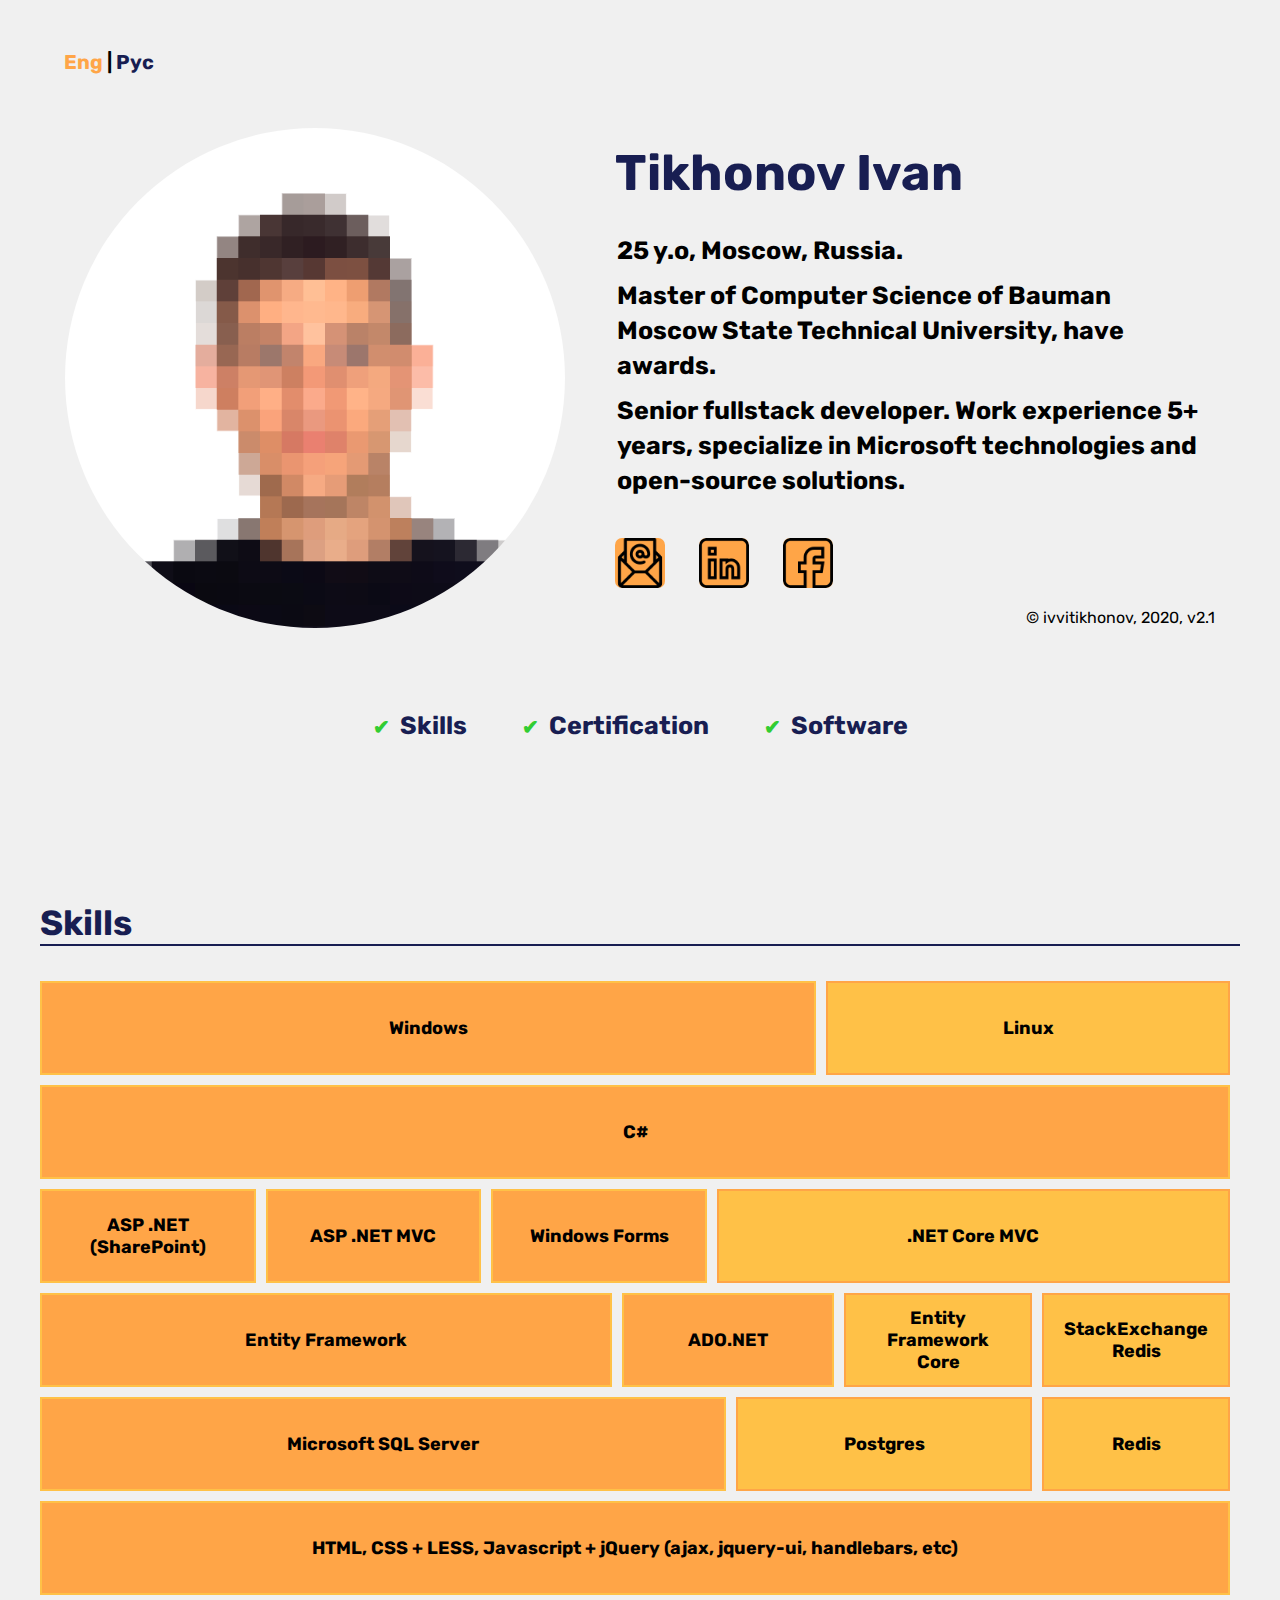
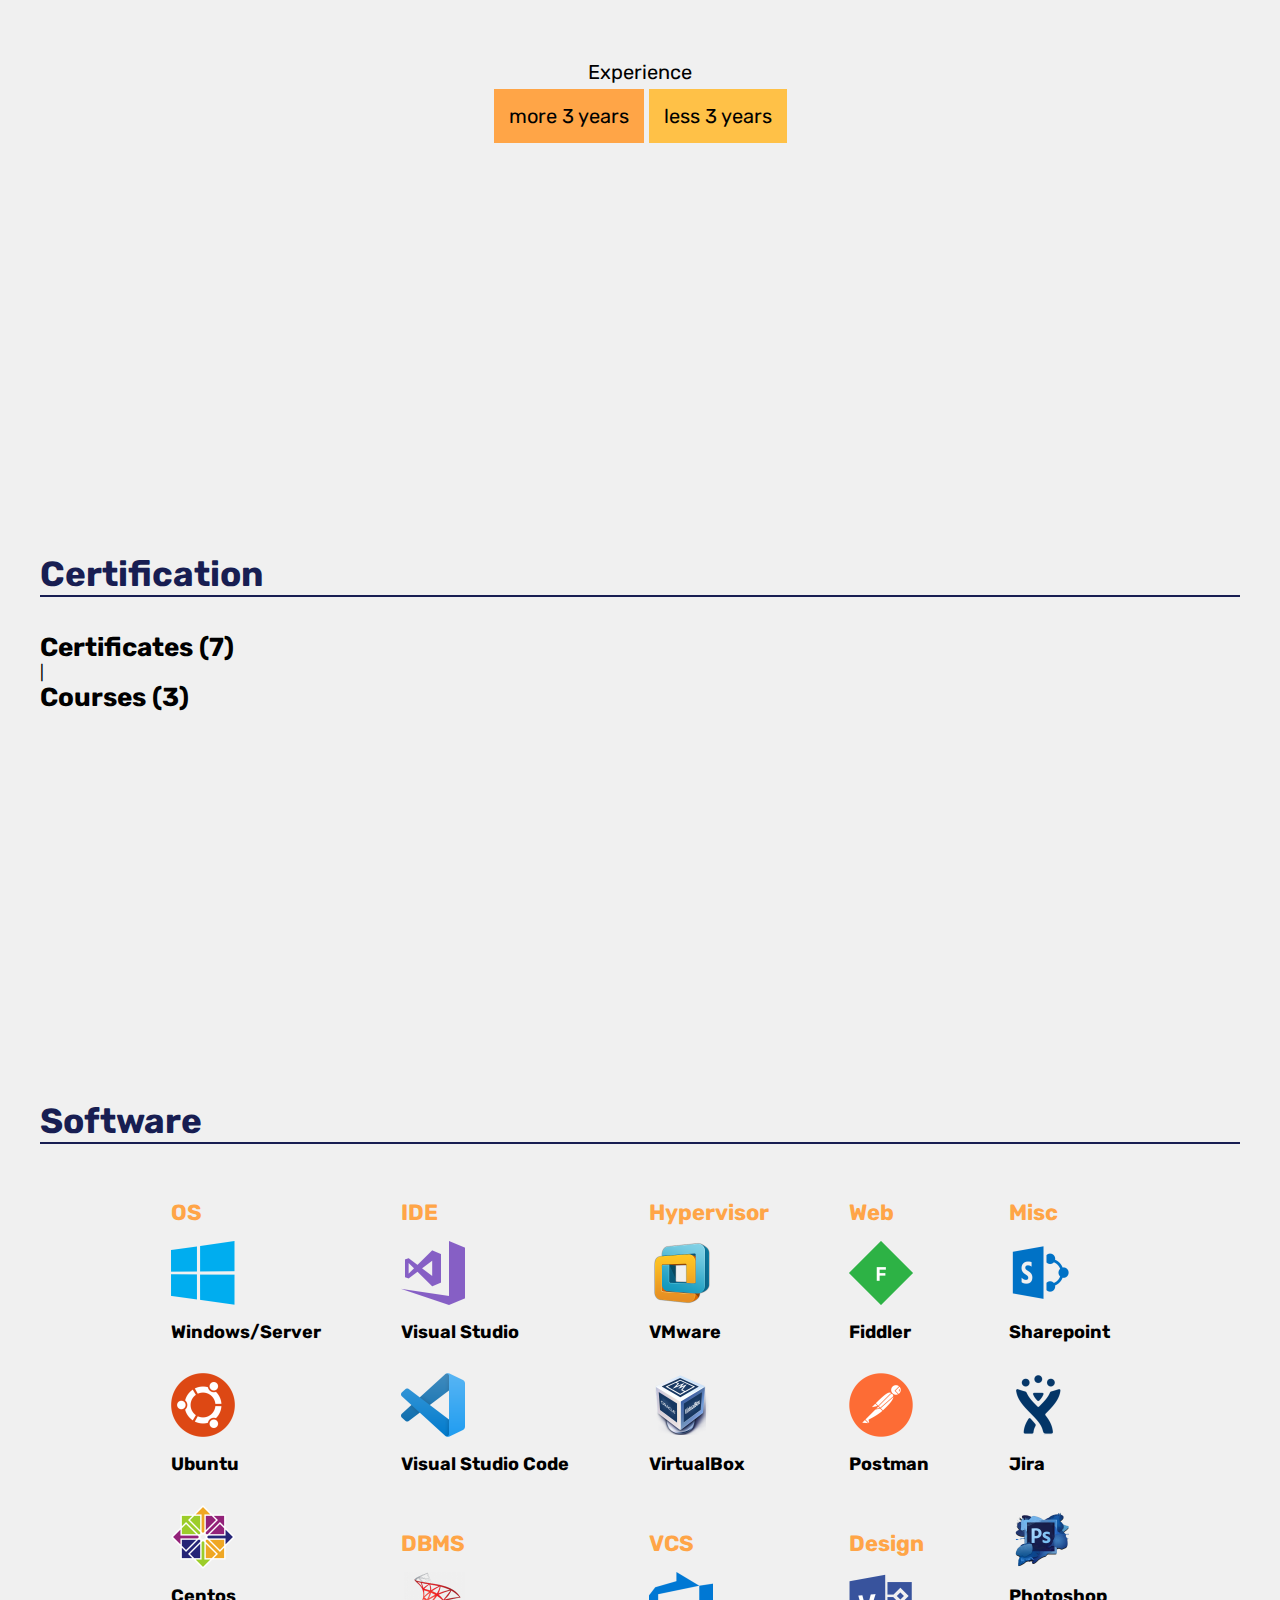
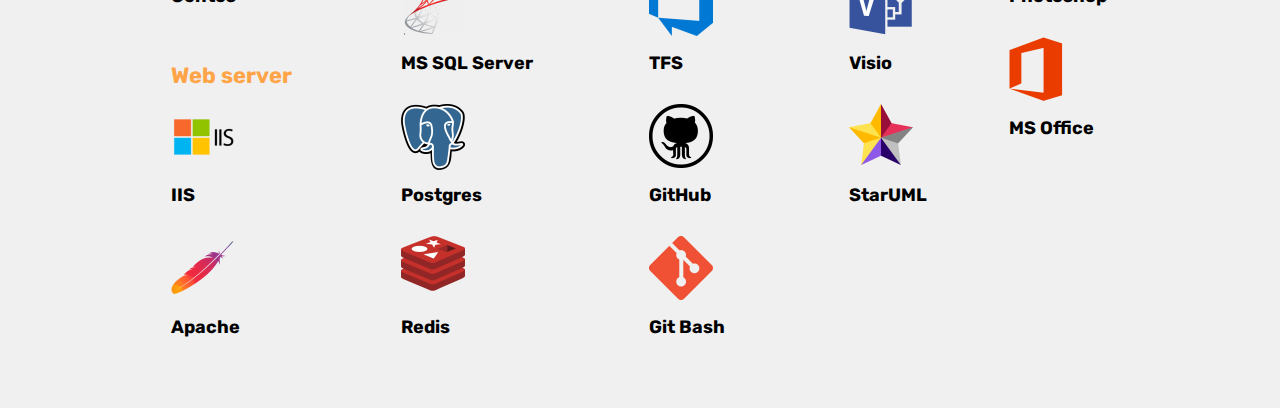
==== en.html @ 93b15d28 "add eng page" ====
<!DOCTYPE html>
<html>

<head>
        <meta name="viewport" content="width=device-width, user-scalable=yes">
        <meta charset="utf-8">
        <meta name="yandex-verification" content="a27533f327ae9197" />

        <link href="https://fonts.googleapis.com/css?family=Rubik&display=swap&subset=cyrillic" rel="stylesheet">
        <link rel="stylesheet" type="text/css" href="css/style.css" />
        <link rel="stylesheet" type="text/css" href="css/about.css" />
        <link rel="stylesheet" type="text/css" href="css/main-stack.css" />
        <link rel="stylesheet" type="text/css" href="css/certs.css" />
        <link rel="stylesheet" type="text/css" href="css/projects.css" />
        <link rel="stylesheet" type="text/css" href="css/tools.css" />
        <link rel="shortcut icon" href="img/favicon_transp.ico" type="image/x-icon">

        <script src="js/jquery-3.4.1.min.js"></script>
        <script src="js/code.js"></script>

        <title>Тихонов Иван</title>


        <!-- Yandex.Metrika counter -->
        <script type="text/javascript">
                (function (m, e, t, r, i, k, a) {
                        m[i] = m[i] || function () { (m[i].a = m[i].a || []).push(arguments) };
                        m[i].l = 1 * new Date(); k = e.createElement(t), a = e.getElementsByTagName(t)[0], k.async = 1, k.src = r, a.parentNode.insertBefore(k, a)
                })
                        (window, document, "script", "https://mc.yandex.ru/metrika/tag.js", "ym");

                ym(61140619, "init", {
                        clickmap: true,
                        trackLinks: true,
                        accurateTrackBounce: true,
                        webvisor: true
                });
        </script>
        <noscript>
                <div><img src="https://mc.yandex.ru/watch/61140619" style="position:absolute; left:-9999px;" alt="" />
                </div>
        </noscript>
        <!-- /Yandex.Metrika counter -->
</head>
<body>
        <a id="up"></a>
        <main>
                <div class="lang t3">
                        <a href="en.html">Eng</a>
                        <span> | </span>
                        <a href="index.html">Рус</a>
                </div>
                <section class="section">
                        <div id="about" class="flex-container block">
                                <div class="photo"></div>
                                <div class="info">
                                        <span class="name">
                                                Tikhonov Ivan
                                        </span>
                                        <p class="description">25 y.o, Moscow, Russia.</p>
                                        <p class="description">Master of Computer Science of Bauman Moscow State
                                                Technical University, have awards.</p>
                                        <p class="description">Senior fullstack developer. Work experience 5+ years,
                                                specialize in Microsoft technologies and open-source solutions.</p>
                                        <div class="socials">
                                                <!--                                                 <a class="btn hh"
                                                        href="https://hh.ru/resume/0b0041b1ff03eb88200039ed1f504e67337348"
                                                        target="_blank" title="CV"></a> -->
                                                <a class="btn email" href="mailto:quiteman@mail.ru" target="_blank"
                                                        title="Mail"></a>
                                                <a class="btn in" href="https://www.linkedin.com/in/ivvitikhonov/"
                                                        target="_blank" title="Linkedin"></a>
                                                <a class="btn fb" href="https://www.facebook.com/ivvitikhonov"
                                                        target="_blank" title="Facebook"></a>
                                        </div>
                                        <p class="copy">&copy; ivvitikhonov, 2020, v2.1</p>
                                </div>
                                <div id="nav" class="t2">
                                        <ul>
                                                <li><a class="anchor" href="#tech">Skills</a></li>
                                                <li><a class="anchor" href="#cert">Certification</a></li>
                                                <!--                                                 <li><a class="anchor" href="#proj">Projects</a></li> -->
                                                <li><a class="anchor" href="#soft">Software</a></li>
                                        </ul>
                                </div>
                        </div>

                </section>
        </main>
        <main>
                <section class="section">
                        <div class="t1"><a name="tech">Skills</a></div>
                        <div id="main-stack" class="block">
                                <div class="flex-container">
                                        <div class="row win t3">Windows</div>
                                        <div class="row lin ls3 t3">Linux</div>
                                </div>
                                <div class="flex-container">
                                        <div class="row csharp t3">C#</div>
                                </div>
                                <div class="flex-container">
                                        <div class="row sp t3">ASP .NET (SharePoint)</div>
                                        <div class="row net-mvc t3">ASP .NET MVC</div>
                                        <div class="row win-forms t3">Windows Forms</div>
                                        <div class="row net-core ls3 t3">.NET Core MVC</div>
                                </div>
                                <div class="flex-container t3">
                                        <div class="row ef t3">Entity Framework</div>
                                        <div class="row ado-net t3">ADO.NET</div>
                                        <div class="row ef-core ls3 t3">Entity Framework Core</div>
                                        <div class="row se-redis ls3 t3">StackExchange Redis</div>
                                </div>
                                <div class="flex-container">
                                        <div class="row ms-sql t3">Microsoft SQL Server</div>
                                        <div class="row pg ls3 t3">Postgres</div>
                                        <div class="row redis ls3 t3">Redis</div>
                                </div>
                                <div class="flex-container">
                                        <div class="row web t3">HTML, CSS + LESS, Javascript + jQuery
                                                (ajax, jquery-ui, handlebars, etc)</div>
                                </div>
                                <div class="legend t3">
                                        <p>Experience</p>
                                        <div class="duration mr3">more 3 years</div>
                                        <div class="duration ls3">less 3 years</div>
                                </div>
                        </div>
                </section>
        </main>
        <main>
                <section class="section">
                        <div class="t1"><a name="cert">Certification</a></div>
                        <div id="certificates" class="block">
                                <div class="sub-titles">
                                        <div class="sub-title t2" data-source="0">Certificates (7)</div>
                                        <div class="sub-title-delimiter">|</div>
                                        <div class="sub-title t2" data-source="1">Courses (3)</div>
                                </div>
                                <div id="cert-items" class="flex-container" data-target="0">
                                        <div class="cert big-screen edb-pg-a"></div>
                                        <div class="cert big-screen mcsd"></div>
                                        <div class="cert big-screen mcsa"></div>
                                        <div class="cert big-screen ms489"></div>
                                        <div class="cert big-screen ms488"></div>
                                        <div class="cert big-screen ms486"></div>
                                        <div class="cert big-screen ms480"></div>
                                        <ul class="cert small-screen t3">
                                                <li>PostgreSQL 10 Associate Certification</li>
                                                <li>MCSD: SharePoint Applications</li>
                                                <li>MCSD: App Builder</li>
                                                <li>MCSA: Web Applications</li>
                                                <li>MS: Programming in HTML5 with JavaScript and CSS3</li>
                                                <li>MCP: Microsoft Certified Professional</li>
                                        </ul>
                                </div>
                                <div id="course-items" class="flex-container hidden" data-target="1">
                                        <div class="course big-screen course_1"></div>
                                        <div class="course big-screen course_2"></div>
                                        <div class="course big-screen course_3"></div>
                                        <ul class="course small-screen t3">
                                                <li>EnterpriseDB, Advanced for PostgreSQL Administration</li>
                                                <li>EnterpriseDB, Foundation for PostgreSQL Administration</li>
                                                <li>Digital Design, Microsoft Office SharePoint</li>
                                        </ul>
                                </div>
                        </div>
                </section>
        </main>
        <!--         <main>
                <section class="section">
                        <div class="t1"><a name="proj">Проекты</a></div>
                        <div id="projects" class="block">
                                <div class="flex-container">
                                        <div class="row grid">
                                                <div class="title t2 year">2019<br>н.в.</div>
                                                <div class="title t2 header">.NET Core MVC</div>
                                                <div class="title t2 count">2</div>
                                                <div class="description t3">
                                                        <ul>
                                                                <li>Миграция ИС «Удостоверяющий центр»</li>
                                                                <li>API для работы с крипто-провайдерами</li>
                                                        </ul>
                                                </div>
                                        </div>
                                        <div class="row grid">
                                                <div class="title t2 year">2018<br>н.в.</div>
                                                <div class="title t2 header">ASP.NET MVC</div>
                                                <div class="title t2 count">1</div>
                                                <div class="description t3">
                                                        <ul>
                                                                <li>
                                                                        ИС «Удостоверяющий центр»
                                                                </li>
                                                        </ul>
                                                </div>
                                        </div>
                                        <div class="row grid">
                                                <div class="title t2 year">2014<br>2018</div>
                                                <div class="title t2 header">SharePoint 10/13</div>
                                                <div class="title t2 count">6</div>
                                                <div class="description t3">
                                                        Внутренние корпоративные порталы:
                                                        <ul>
                                                                <li>ПАО «Россети»</li>
                                                                <li>СК «СОГАЗ»</li>
                                                                <li>АО «Тюменьэнерго»</li>
                                                                <li>Банк «Россельхозбанк»</li>
                                                                <li>ЛАНИТ</li>
                                                        </ul>
                                                </div>
                                        </div>
                                </div>
                        </div>
                </section>
        </main> -->
        <main>
                <section class="section">
                        <div class="t1"><a name="soft">Software</a></div>
                        <div id="tools" class="flex-container block">
                                <div class="container-column">
                                        <div class="group">
                                                <div class="title t2">OS</div>
                                                <div class="item">
                                                        <div class="logo win10"></div>
                                                        <div class="title t3">Windows/Server</div>
                                                </div>
                                                <div class="item">
                                                        <div class="logo ubuntu"></div>
                                                        <div class="title t3">Ubuntu</div>
                                                </div>
                                                <div class="item">
                                                        <div class="logo centos"></div>
                                                        <div class="title t3">Centos</div>
                                                </div>
                                        </div>
                                        <div class="group">
                                                <div class="title t2">Web server</div>
                                                <div class="item">
                                                        <div class="logo iis"></div>
                                                        <div class="title t3">IIS</div>
                                                </div>
                                                <div class="item">
                                                        <div class="logo apache"></div>
                                                        <div class="title t3">Apache</div>
                                                </div>
                                        </div>
                                </div>
                                <div class="container-column">
                                        <div class="group">
                                                <div class="title t2">IDE</div>
                                                <div class="item">
                                                        <div class="logo vs"></div>
                                                        <div class="title t3">Visual Studio</div>
                                                </div>
                                                <div class="item">
                                                        <div class="logo vscode"></div>
                                                        <div class="title t3">Visual Studio Code</div>
                                                </div>
                                        </div>
                                        <div class="group">
                                                <div class="title t2">DBMS</div>
                                                <div class="item">
                                                        <div class="logo sqlserver"></div>
                                                        <div class="title t3">MS SQL Server</div>
                                                </div>
                                                <div class="item">
                                                        <div class="logo postgres"></div>
                                                        <div class="title t3">Postgres</div>
                                                </div>
                                                <div class="item">
                                                        <div class="logo redis"></div>
                                                        <div class="title t3">Redis</div>
                                                </div>
                                        </div>
                                </div>
                                <div class="container-column">
                                        <div class="group">
                                                <div class="title t2">Hypervisor</div>
                                                <div class="item">
                                                        <div class="logo vmware"></div>
                                                        <div class="title t3">VMware</div>
                                                </div>
                                                <div class="item">
                                                        <div class="logo vb"></div>
                                                        <div class="title t3">VirtualBox</div>
                                                </div>
                                        </div>
                                        <div class="group">
                                                <div class="title t2">VCS</div>
                                                <div class="item">
                                                        <div class="logo tfs"></div>
                                                        <div class="title t3">TFS</div>
                                                </div>
                                                <div class="item">
                                                        <div class="logo github"></div>
                                                        <div class="title t3">GitHub</div>
                                                </div>
                                                <div class="item">
                                                        <div class="logo git"></div>
                                                        <div class="title t3">Git Bash</div>
                                                </div>
                                        </div>
                                </div>
                                <div class="container-column">
                                        <div class="group">
                                                <div class="title t2">Web</div>
                                                <div class="item">
                                                        <div class="logo fiddler"></div>
                                                        <div class="title t3">Fiddler</div>
                                                </div>
                                                <div class="item">
                                                        <div class="logo postman"></div>
                                                        <div class="title t3">Postman</div>
                                                </div>
                                        </div>
                                        <div class="group">
                                                <div class="title t2">Design</div>
                                                <div class="item">
                                                        <div class="logo visio"></div>
                                                        <div class="title t3">Visio</div>
                                                </div>
                                                <div class="item">
                                                        <div class="logo staruml"></div>
                                                        <div class="title t3">StarUML</div>
                                                </div>
                                        </div>
                                </div>
                                <div class="container-column">
                                        <div class="group">
                                                <div class="title t2">Misc</div>
                                                <div class="item">
                                                        <div class="logo sp"></div>
                                                        <div class="title t3">Sharepoint</div>
                                                </div>
                                                <div class="item">
                                                        <div class="logo jira"></div>
                                                        <div class="title t3">Jira</div>
                                                </div>
                                                <div class="item">
                                                        <div class="logo ps"></div>
                                                        <div class="title t3">Photoshop</div>
                                                </div>
                                                <div class="item">
                                                        <div class="logo office"></div>
                                                        <div class="title t3">MS Office</div>
                                                </div>
                                        </div>
                                </div>
                        </div>
                </section>
        </main>
</body>

</html>
---- css/style.css ----
html {
  font-family: Rubik, sans-serif;
}
body {
  min-height: 100%;
  margin: 0;
  background-color: #f0f0f0;
}
.t1 {
  font-size: 35px;
  font-weight: bold;
  color: #181e52;
  border-bottom: 2px solid;
}
.t2 {
  font-size: 26px;
  font-weight: bold;
}
.t3 {
  font-size: 20px;
  color: black;
}
main {
  min-height: 100vh;
  display: flex;
  flex-direction: column;
  justify-content: center;
  align-items: center;
}
.flex-container {
  display: flex;
  flex-direction: row;
  justify-content: space-between;
  flex-wrap: wrap;
}
.section {
  width: 1200px;
  max-width: 1200px;
  clear: both;
}
.section .block {
  margin: 35px 0;
}
.anchor:link,
.anchor:visited {
  color: #181e52;
}
.anchor:hover {
  color: #ffa547;
}
#up {
  display: inline-block;
  background-color: #ffa547;
  border: 2px solid #f0f0f0;
  width: 50px;
  height: 50px;
  text-align: center;
  border-radius: 4px;
  position: fixed;
  bottom: 50px;
  right: 30px;
  opacity: 0;
  visibility: hidden;
  z-index: 1000;
}
#up::after {
  content: "\21EA";
  font-size: 40px;
  line-height: 50px;
  color: #fff;
}
#up:hover,
#up:active {
  cursor: pointer;
  background-color: #181e52;
}
#up.show {
  opacity: 1;
  visibility: visible;
}
.small-screen {
  display: none;
}
ul {
  padding: 0;
  line-height: 1.8;
}
ul li {
  padding-bottom: 15px;
  list-style: none;
}
ul li:before {
  content: "✔";
  color: limegreen;
  font-weight: bold;
  padding-right: 10px;
  font-size: 20px;
}
a {
  text-decoration: none;
}
.lang {
  width: 90%;
  font-weight: bold;
  position: absolute;
  top: 50px;
}
.lang a {
  color: #181e52;
}
.lang a:visited {
  color: #181e52;
}
.lang a:first-child {
  color: #ffa547;
}
@media screen and (max-width: 800px) {
  #up {
    background-color: #181e52;
    right: 10px;
  }
  .t1 {
    font-size: 23px;
  }
  .t2 {
    font-size: 20px;
    font-weight: bold;
  }
  .t3 {
    font-size: 18px;
  }
  .section {
    width: 90%;
  }
  .big-screen {
    display: none;
  }
  .small-screen {
    display: initial;
  }
  .lang {
    top: 20px;
  }
}
---- css/about.css ----
#about.flex-container {
  align-items: center;
  justify-content: space-around;
}
#about .photo {
  background: url(../img/me_500.png);
  background-size: contain;
  background-color: white;
  background-repeat: no-repeat;
  width: 500px;
  height: 500px;
  border-radius: 50%;
}
#about .info {
  width: 600px;
  margin-top: 15px;
}
#about .info .name {
  display: block;
  font-size: 50px;
  padding-bottom: 20px;
  color: #181e52;
  font-weight: bold;
}
#about .info .description {
  font-weight: bold;
  line-height: 1.4;
  margin: 10px 0;
  font-size: 25px;
  padding-left: 2px;
}
#about .info .socials {
  padding: 30px 0 0;
}
#about .info .socials a:last-child {
  margin-right: 0;
}
#about .info .socials .btn {
  height: 50px;
  width: 50px;
  color: #fff;
  font-size: 0.875rem;
  background: #ffa547;
  border-radius: 7px;
  border: none;
  position: relative;
  display: inline-block;
  margin-right: 30px;
  background-size: contain;
}
#about .info .socials .btn.hh {
  background-image: url('../img/icon/resume.png');
}
#about .info .socials .btn.email {
  background-image: url('../img/icon/mail.png');
}
#about .info .socials .btn.in {
  background-image: url('../img/icon/linkedin.png');
}
#about .info .socials .btn.fb {
  background-image: url('../img/icon/facebook.png');
}
#about .info .copy {
  text-align: right;
  margin-bottom: 0;
}
#about #nav {
  margin-top: 50px;
  font-size: 25px;
  color: #181e52;
  font-weight: bold;
}
#about #nav ul {
  padding: 0;
}
#about #nav ul li {
  display: inline;
  padding: 0 25px;
}
@media screen and (max-width: 800px) {
  #about {
    margin-top: 35px;
  }
  #about .photo {
    width: 250px !important;
    height: 250px !important;
  }
  #about .info .name {
    font-size: 38px;
    text-align: center;
  }
  #about .info .description {
    font-size: 19px;
    text-align: justify;
  }
  #about .info .socials {
    text-align: center;
  }
  #about #nav {
    margin-bottom: 50px;
    font-size: 22px;
    text-align: center;
  }
  #about #nav ul li {
    display: inline-block;
    padding: 5px;
  }
}
---- css/main-stack.css ----
#main-stack {
  text-align: center;
  margin-top: 35px;
}
#main-stack .row {
  align-items: center;
  justify-content: center;
  display: flex;
  height: 50px;
  border: 2px solid #ffc147;
  padding: 20px;
  margin-bottom: 10px;
  margin-right: 10px;
  background: #ffa547;
  font-size: 18px;
  font-weight: bold;
}
#main-stack .row.ls3 {
  background: #ffc147;
  border: 2px solid #ffa547;
}
#main-stack .row.win {
  width: 61%;
}
#main-stack .row.lin {
  width: 30%;
}
#main-stack .row.csharp {
  width: 100%;
}
#main-stack .row.sp,
#main-stack .row.net-mvc,
#main-stack .row.win-forms {
  width: 14.3%;
}
#main-stack .row.net-core {
  width: 39.1%;
}
#main-stack .row.ef {
  width: 44%;
}
#main-stack .row.ado-net {
  width: 14%;
}
#main-stack .row.ef-core,
#main-stack .row.se-redis,
#main-stack .row.redis {
  width: 12%;
}
#main-stack .row.ms-sql {
  width: 53.5%;
}
#main-stack .row.pg {
  width: 21%;
}
#main-stack .row.web {
  width: 100%;
}
#main-stack .legend {
  padding: 35px;
}
#main-stack .legend .duration {
  display: inline;
  padding: 15px;
}
#main-stack .legend .duration.mr3 {
  background: #ffa547;
}
#main-stack .legend .duration.ls3 {
  background: #ffc147;
}
@media screen and (max-width: 800px) {
  #main-stack .flex-container {
    justify-content: space-around;
  }
  #main-stack .row {
    width: 30% !important;
  }
  #main-stack .row.csharp {
    width: 84% !important;
  }
  #main-stack .row.web {
    width: 84% !important;
  }
  #main-stack .legend {
    display: flex;
    flex-direction: column;
  }
}
---- css/certs.css ----
#certs {
  text-align: center;
  margin-top: 35px;
}
#certs .hidden {
  display: none;
}
#certs .sub-titles {
  text-align: center;
  padding-bottom: 20px;
}
#certs .sub-titles .sub-title {
  display: inline;
  font-size: 22px;
  color: #ffa547;
  font-weight: bold;
  cursor: pointer;
}
#certs .sub-titles .sub-title:first-child {
  color: #181e52;
}
#certs .sub-titles .sub-title-delimiter {
  display: inline;
  font-size: 22px;
  color: black;
  font-weight: bold;
  padding: 0 25px;
}
#certs .sub-titles .sub-title:hover {
  color: #181e52;
}
#certs .cert {
  width: 200px;
  height: 200px;
  margin: 30px;
}
#certs .cert.mcsd {
  background: url(../img/certs/MCSD.png);
  background-size: contain;
}
#certs .cert.mcsa {
  background: url(../img/certs/MCSA.png);
  background-size: contain;
}
#certs .cert.ms489 {
  background: url(../img/certs/489.png);
  background-size: contain;
}
#certs .cert.ms488 {
  background: url(../img/certs/488.png);
  background-size: contain;
}
#certs .cert.ms486 {
  background: url(../img/certs/486.png);
  background-size: contain;
}
#certs .cert.ms480 {
  background: url(../img/certs/480.png);
  background-size: contain;
}
#certs .cert.edb-pg-a {
  background: url(../img/certs/EDB_PG_A.png);
  background-size: contain;
}
#certs #course-items .course {
  width: 500px;
  height: 354px;
  margin: 30px;
}
#certs #course-items .course_1 {
  background: url(../img/courses/course_1.jpg);
  background-size: contain;
}
#certs #course-items .course_2 {
  background: url(../img/courses/course_2.jpg);
  background-size: contain;
}
#certs #course-items .course_3 {
  background: url(../img/courses/course_3.jpg);
  background-size: contain;
}
#certs #course-items .course_4 {
  background: url(../img/courses/course_4.jpg);
  background-size: contain;
}
.flex-container {
  display: flex;
  flex-direction: row;
  justify-content: center;
  flex-wrap: wrap;
}
---- css/projects.css ----
#projects {
  text-align: center;
  margin-top: 35px;
}
#projects .row {
  width: 45%;
  align-items: center;
  display: flex;
  align-items: flex-start;
  padding: 20px;
  margin-bottom: 10px;
  margin-right: 10px;
  font-size: 18px;
}
#projects .row.grid {
  display: grid;
  grid-template-rows: 30% 70%;
  grid-template-columns: 18% 82%;
  align-items: center;
}
#projects .row.grid > div {
  padding: 10px;
}
#projects .row ul {
  padding: 0;
}
#projects .row li {
  padding-bottom: 8px;
  list-style-type: none;
}
#projects .row li:before {
  content: "✔";
  color: limegreen;
  font-weight: bold;
  padding-right: 10px;
  font-size: 20px;
}
#projects .row td:nth-child(2) {
  text-align: left;
}
#projects .row td {
  padding: 7px;
}
#projects .row .description {
  text-align: left;
  font-size: 18px;
}
#projects .row .title {
  font-size: 30px;
  font-weight: bold;
}
#projects .row .title.header {
  color: #ffa547;
  text-align: left;
}
#projects .row .title.count {
  font-size: 50px;
}
@media screen and (max-width: 800px) {
  #projects .row {
    width: 100%;
    padding: 0px 20px;
  }
  #projects .row.grid {
    grid-template-rows: 18% 82%;
    grid-template-columns: 100%;
    text-align: left;
  }
  #projects .row.grid .title {
    font-size: 22.8px;
  }
  #projects .row.grid .description {
    font-size: 16px;
  }
  #projects .row.grid .year,
  #projects .row.grid .count {
    display: none;
  }
}
---- css/tools.css ----
#tools {
  margin-top: 35px;
}
#tools .flex-container {
  justify-content: space-around;
}
#tools .group {
  padding: 20px 40px;
}
#tools .group .title {
  color: #ffa547;
  font-weight: bold;
  font-size: 22px;
}
#tools .group .item {
  background-repeat: no-repeat;
  padding: 15px 0;
}
#tools .group .item .logo {
  width: 80px;
  height: 80px;
  background-repeat: no-repeat;
}
#tools .group .item .logo.win10 {
  background-image: url('../img/tools/win10_64.png');
}
#tools .group .item .logo.ubuntu {
  background-image: url('../img/tools/ubuntu_64.png');
}
#tools .group .item .logo.centos {
  background-image: url('../img/tools/centos_64.png');
}
#tools .group .item .logo.vs {
  background-image: url('../img/tools/vs_64.png');
}
#tools .group .item .logo.vscode {
  background-image: url('../img/tools/vscode_64.png');
}
#tools .group .item .logo.sqlserver {
  background-image: url('../img/tools/sqlserver_64.png');
}
#tools .group .item .logo.postgres {
  background-image: url('../img/tools/postgres_64.png');
}
#tools .group .item .logo.redis {
  background-image: url('../img/tools/redis_64.png');
}
#tools .group .item .logo.iis {
  background-image: url('../img/tools/iis_64.png');
}
#tools .group .item .logo.apache {
  background-image: url('../img/tools/apache_64.png');
}
#tools .group .item .logo.vmware {
  background-image: url('../img/tools/vmware_64.png');
}
#tools .group .item .logo.vb {
  background-image: url('../img/tools/vb_64.png');
}
#tools .group .item .logo.fiddler {
  background-image: url('../img/tools/fiddler_64.png');
}
#tools .group .item .logo.postman {
  background-image: url('../img/tools/postman_64.png');
}
#tools .group .item .logo.tfs {
  background-image: url('../img/tools/tfs_64.png');
}
#tools .group .item .logo.git {
  background-image: url('../img/tools/git_64.png');
}
#tools .group .item .logo.github {
  background-image: url('../img/tools/github_64.png');
}
#tools .group .item .logo.visio {
  background-image: url('../img/tools/visio_64.png');
}
#tools .group .item .logo.staruml {
  background-image: url('../img/tools/staruml_64.png');
}
#tools .group .item .logo.ps {
  background-image: url('../img/tools/ps_64.png');
}
#tools .group .item .logo.jira {
  background-image: url('../img/tools/jira_64.png');
}
#tools .group .item .logo.office {
  background-image: url('../img/tools/office_64.png');
}
#tools .group .item .logo.sp {
  background-image: url('../img/tools/sp_64.png');
}
#tools .group .item .title {
  color: black;
  font-weight: bold;
  font-size: 18px;
}
@media screen and (max-width: 800px) {
  #tools .group {
    padding: 0px 20px !important;
  }
  #tools .group .item {
    display: inline-block;
    padding: 10px 0 !important;
  }
  #tools .group .item .title {
    display: none;
  }
}
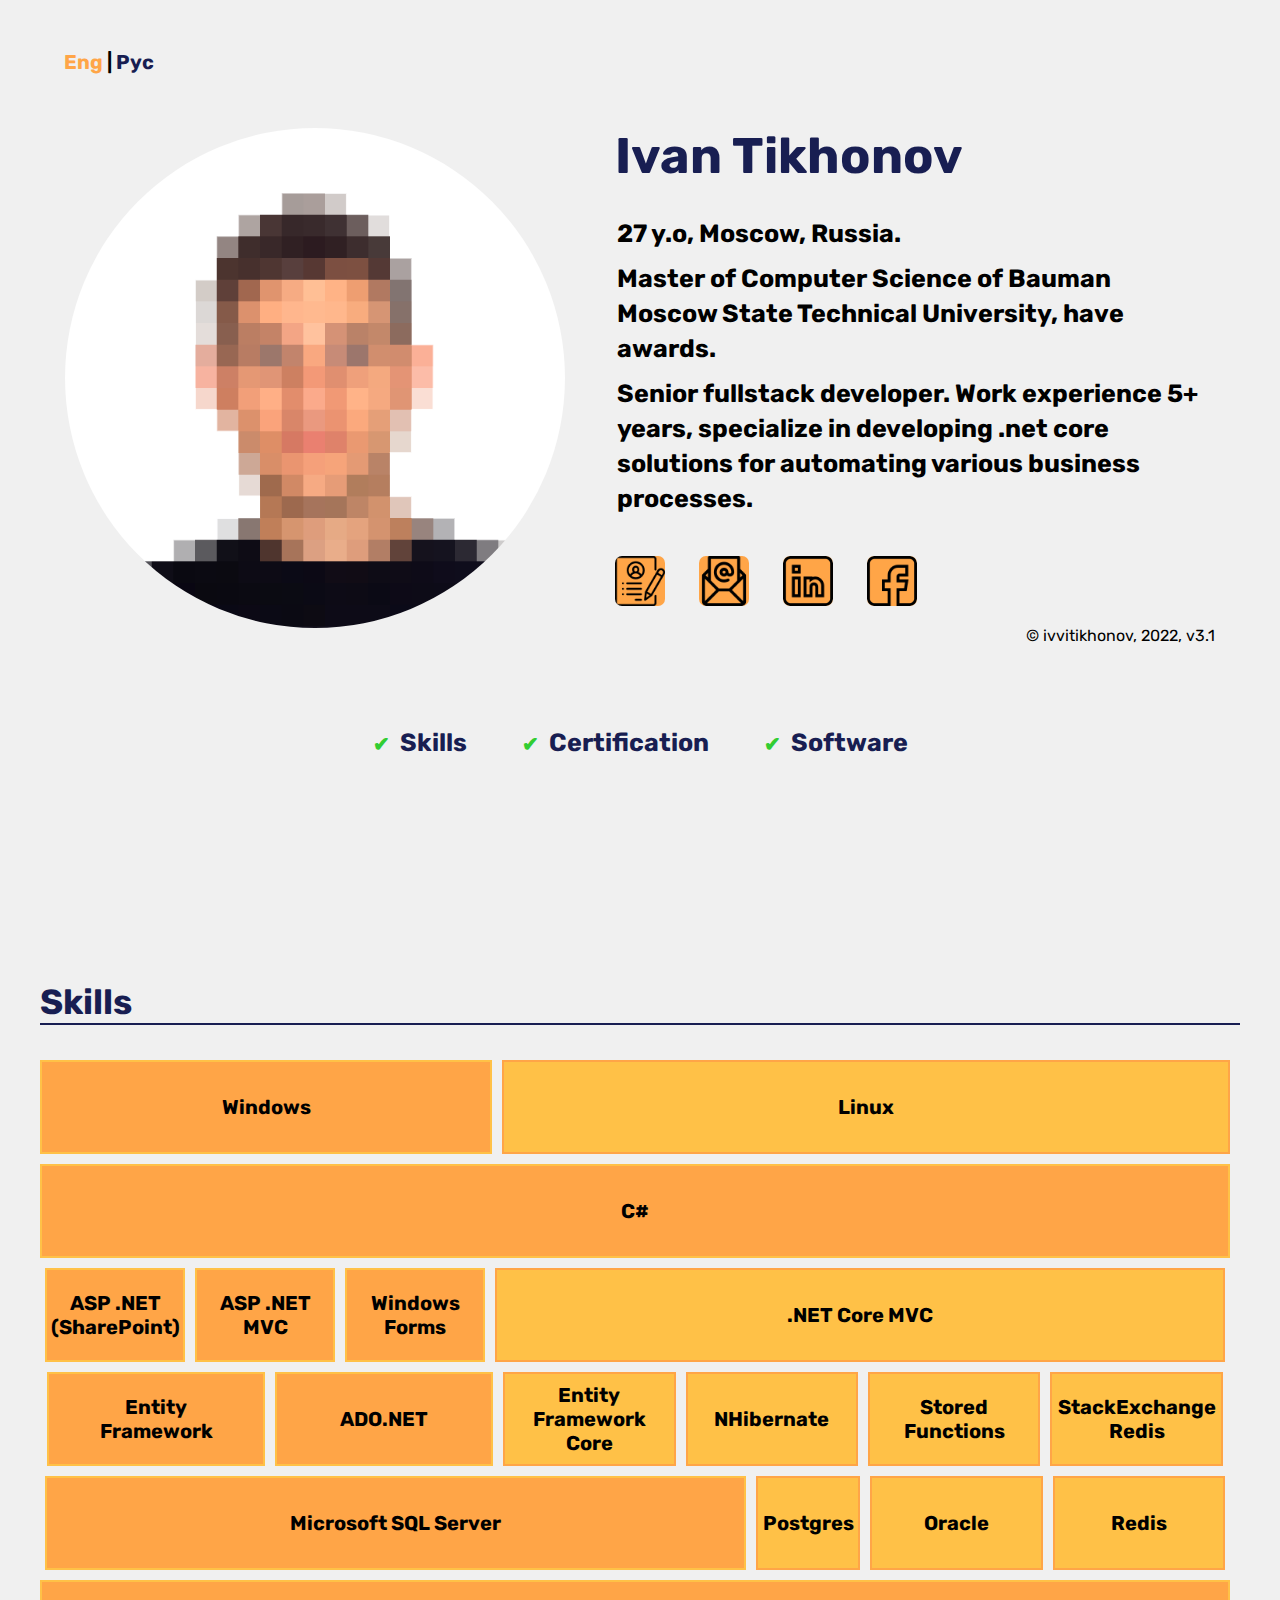
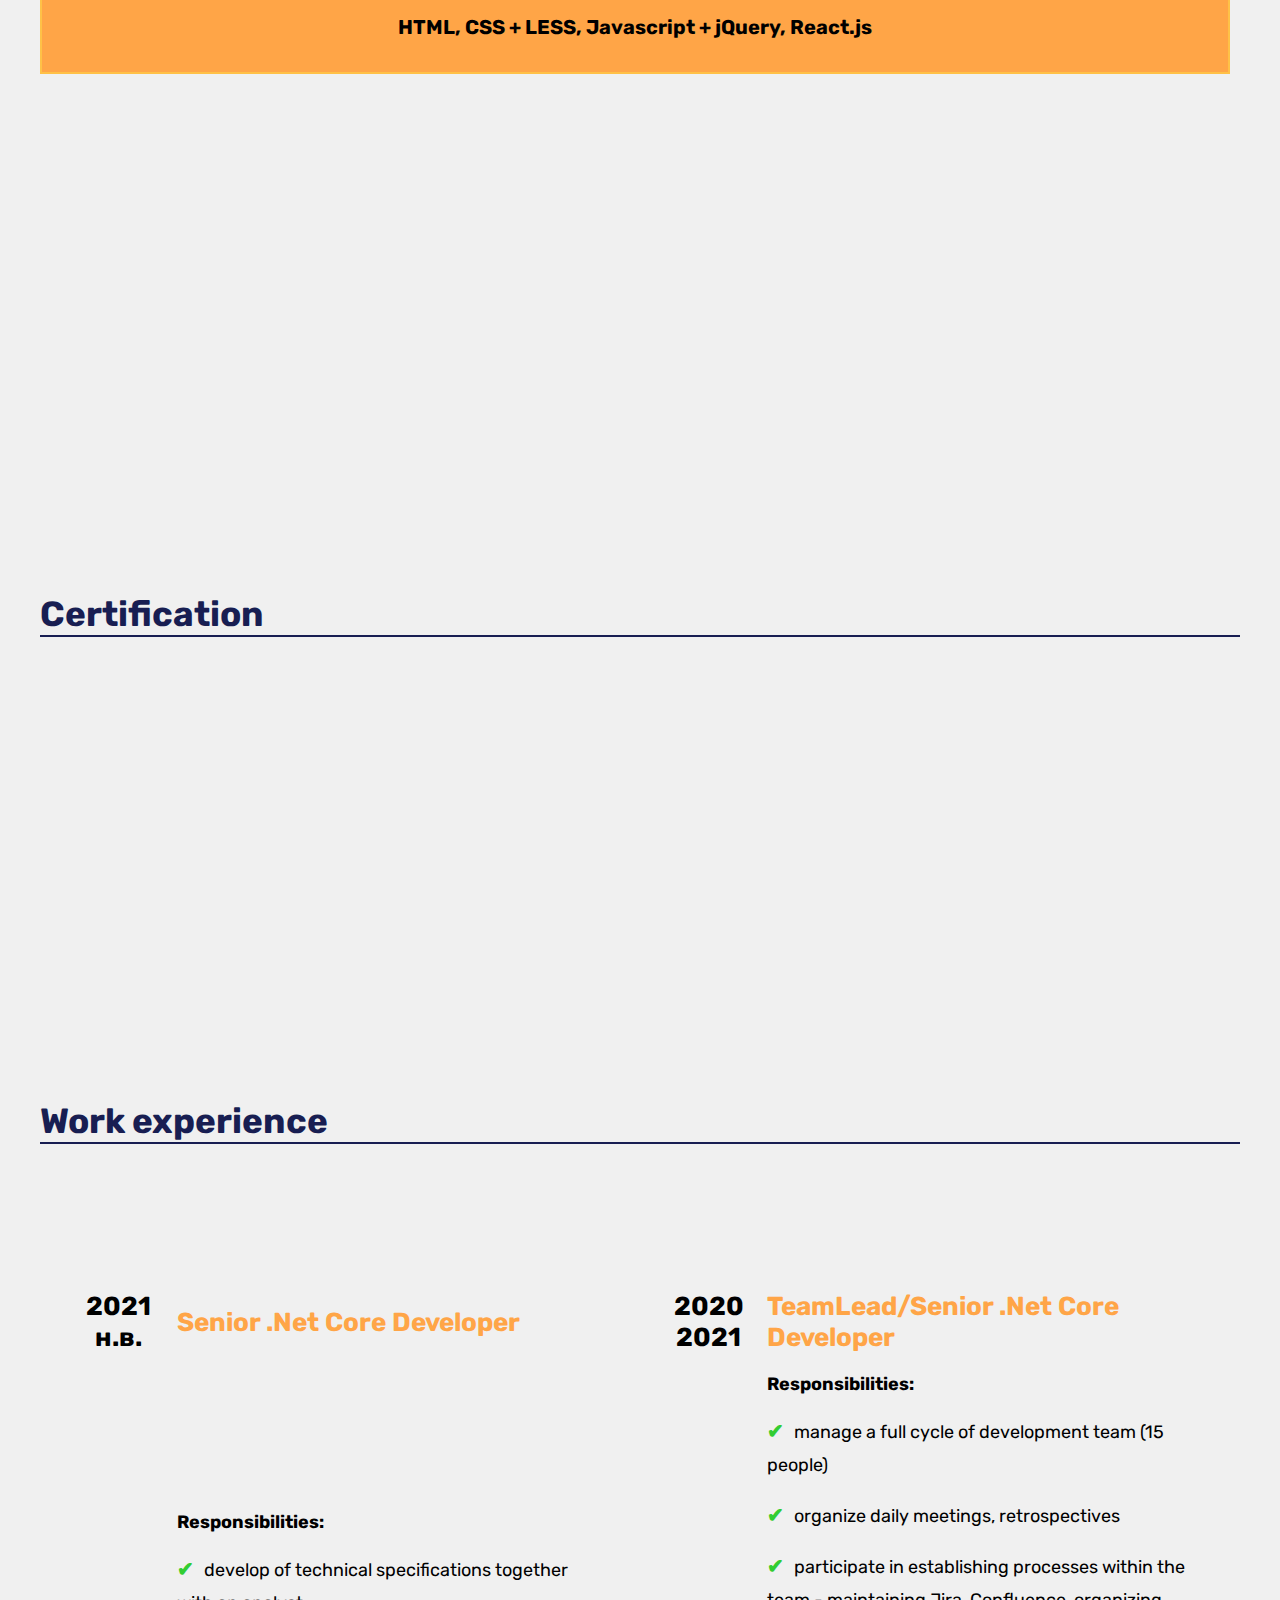
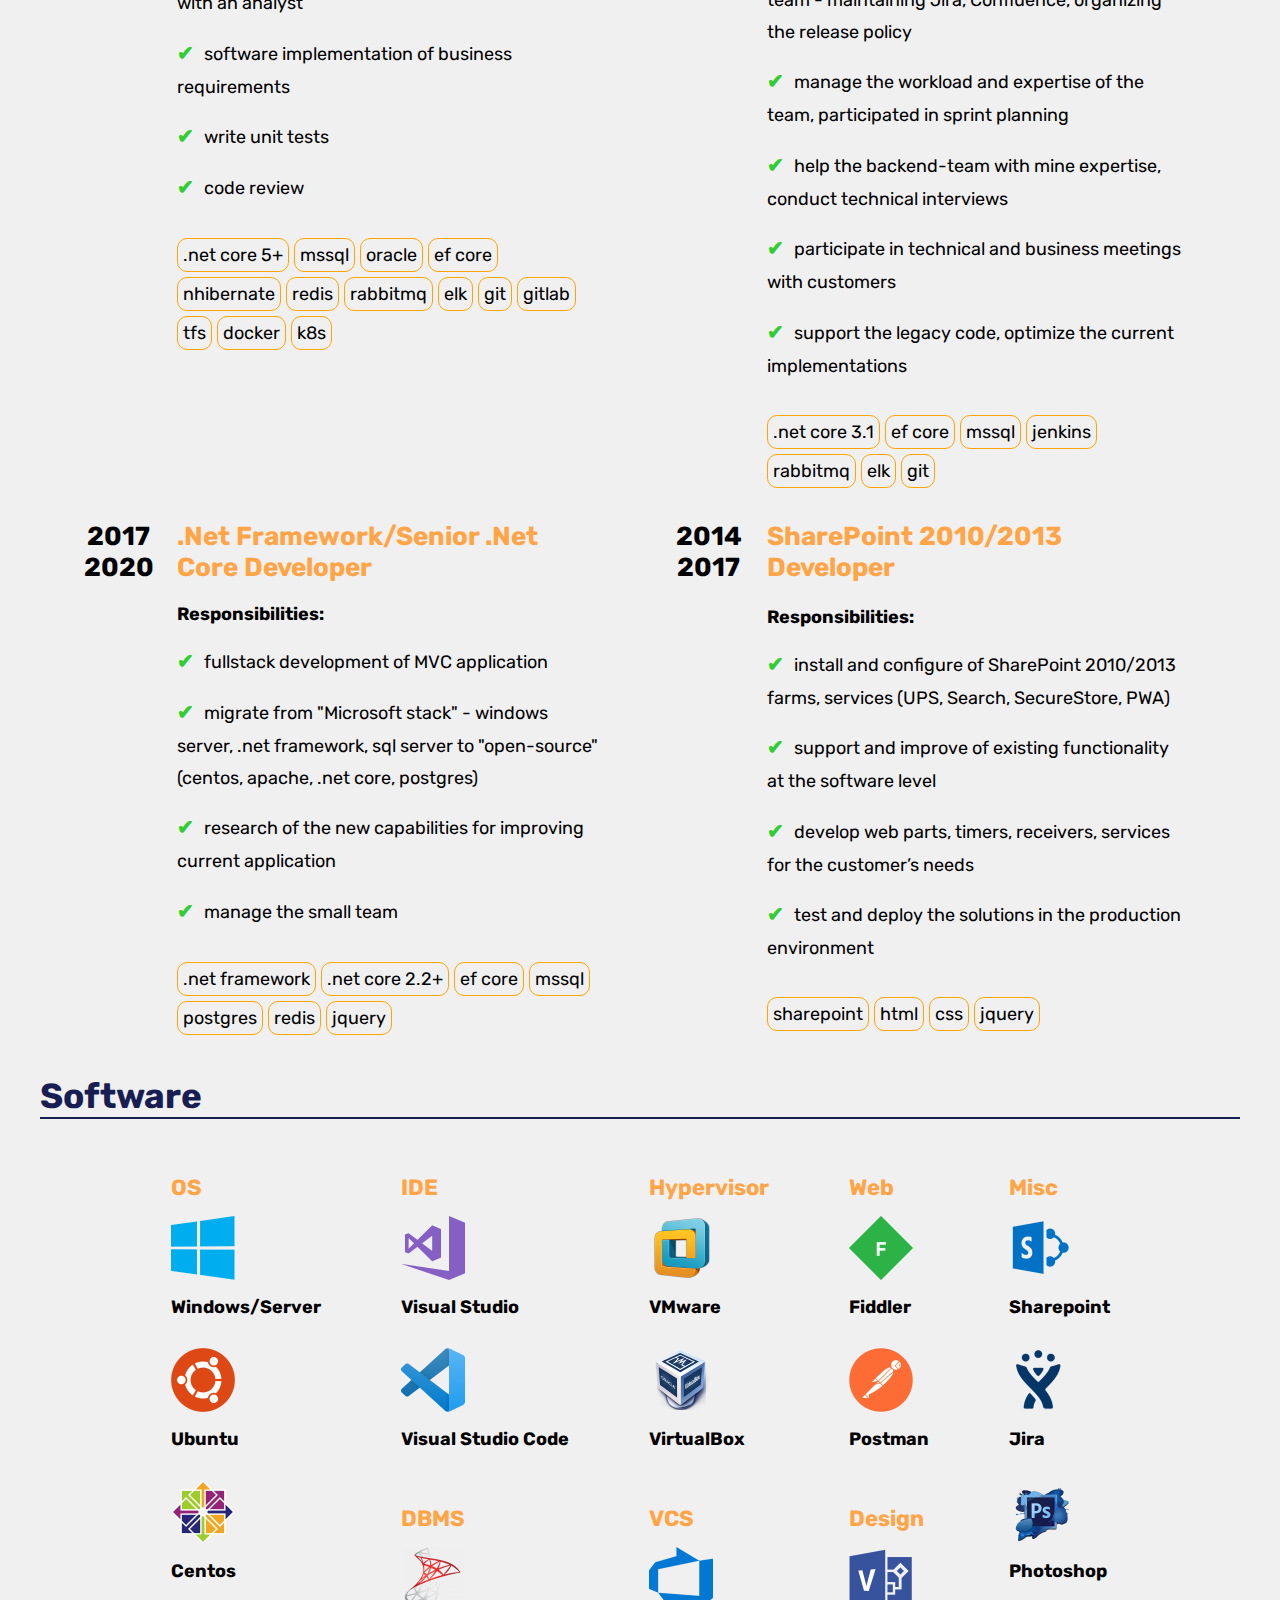
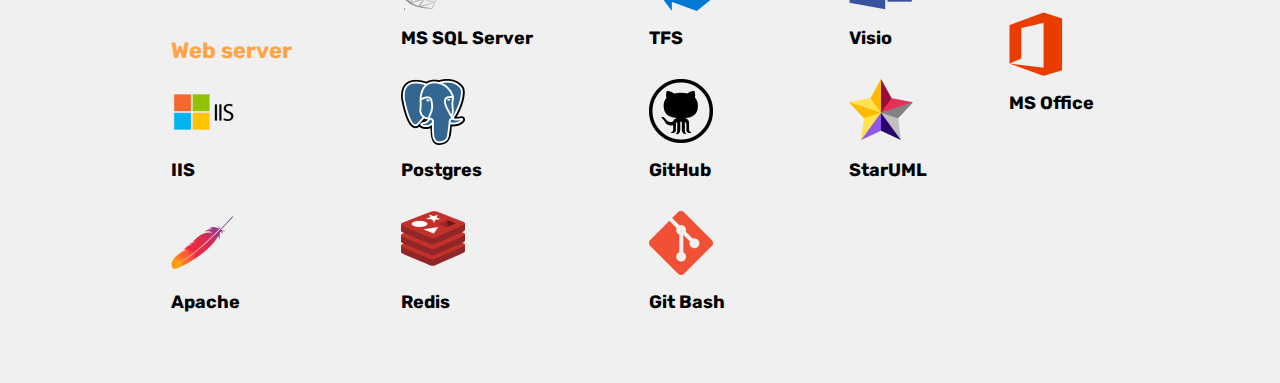
==== commit e1089c19: "update en version" ====
--- a/en.html
+++ b/en.html
@@ -42,6 +42,7 @@
         </noscript>
         <!-- /Yandex.Metrika counter -->
 </head>
+
 <body>
         <a id="up"></a>
         <main>
@@ -55,17 +56,18 @@
                                 <div class="photo"></div>
                                 <div class="info">
                                         <span class="name">
-                                                Tikhonov Ivan
+                                                Ivan Tikhonov
                                         </span>
-                                        <p class="description">25 y.o, Moscow, Russia.</p>
+                                        <p class="description">27 y.o, Moscow, Russia.</p>
                                         <p class="description">Master of Computer Science of Bauman Moscow State
                                                 Technical University, have awards.</p>
                                         <p class="description">Senior fullstack developer. Work experience 5+ years,
-                                                specialize in Microsoft technologies and open-source solutions.</p>
+                                                specialize in developing .net core solutions for automating various
+                                                business processes.</p>
                                         <div class="socials">
-                                                <!--                                                 <a class="btn hh"
+                                                <a class="btn hh"
                                                         href="https://hh.ru/resume/0b0041b1ff03eb88200039ed1f504e67337348"
-                                                        target="_blank" title="CV"></a> -->
+                                                        target="_blank" title="CV"></a>
                                                 <a class="btn email" href="mailto:quiteman@mail.ru" target="_blank"
                                                         title="Mail"></a>
                                                 <a class="btn in" href="https://www.linkedin.com/in/ivvitikhonov/"
@@ -73,7 +75,7 @@
                                                 <a class="btn fb" href="https://www.facebook.com/ivvitikhonov"
                                                         target="_blank" title="Facebook"></a>
                                         </div>
-                                        <p class="copy">&copy; ivvitikhonov, 2020, v2.1</p>
+                                        <p class="copy">&copy; ivvitikhonov, 2022, v3.1</p>
                                 </div>
                                 <div id="nav" class="t2">
                                         <ul>
@@ -108,21 +110,20 @@
                                         <div class="row ef t3">Entity Framework</div>
                                         <div class="row ado-net t3">ADO.NET</div>
                                         <div class="row ef-core ls3 t3">Entity Framework Core</div>
+                                        <div class="row nhib ls3 t3">NHibernate</div>
+                                        <div class="row sql-stored ls3 t3">Stored Functions</div>
                                         <div class="row se-redis ls3 t3">StackExchange Redis</div>
                                 </div>
                                 <div class="flex-container">
                                         <div class="row ms-sql t3">Microsoft SQL Server</div>
                                         <div class="row pg ls3 t3">Postgres</div>
+                                        <div class="row oracle ls3 t3">Oracle</div>
                                         <div class="row redis ls3 t3">Redis</div>
                                 </div>
                                 <div class="flex-container">
-                                        <div class="row web t3">HTML, CSS + LESS, Javascript + jQuery
-                                                (ajax, jquery-ui, handlebars, etc)</div>
-                                </div>
-                                <div class="legend t3">
-                                        <p>Experience</p>
-                                        <div class="duration mr3">more 3 years</div>
-                                        <div class="duration ls3">less 3 years</div>
+                                        <div class="row web t3">
+                                                HTML, CSS + LESS, Javascript + jQuery, React.js
+                                        </div>
                                 </div>
                         </div>
                 </section>
@@ -132,9 +133,9 @@
                         <div class="t1"><a name="cert">Certification</a></div>
                         <div id="certificates" class="block">
                                 <div class="sub-titles">
-                                        <div class="sub-title t2" data-source="0">Certificates (7)</div>
-                                        <div class="sub-title-delimiter">|</div>
-                                        <div class="sub-title t2" data-source="1">Courses (3)</div>
+                                        <!--                                         <div class="sub-title t2" data-source="0">Certificates (7)</div> -->
+                                        <!--                                         <div class="sub-title-delimiter">|</div>
+                                        <div class="sub-title t2" data-source="1">Courses (3)</div> -->
                                 </div>
                                 <div id="cert-items" class="flex-container" data-target="0">
                                         <div class="cert big-screen edb-pg-a"></div>
@@ -153,7 +154,7 @@
                                                 <li>MCP: Microsoft Certified Professional</li>
                                         </ul>
                                 </div>
-                                <div id="course-items" class="flex-container hidden" data-target="1">
+                                <!--                                 <div id="course-items" class="flex-container hidden" data-target="1">
                                         <div class="course big-screen course_1"></div>
                                         <div class="course big-screen course_2"></div>
                                         <div class="course big-screen course_3"></div>
@@ -162,57 +163,134 @@
                                                 <li>EnterpriseDB, Foundation for PostgreSQL Administration</li>
                                                 <li>Digital Design, Microsoft Office SharePoint</li>
                                         </ul>
-                                </div>
+                                </div> -->
                         </div>
                 </section>
         </main>
-        <!--         <main>
+        <main>
                 <section class="section">
-                        <div class="t1"><a name="proj">Проекты</a></div>
+                        <div class="t1"><a name="proj">Work experience</a></div>
                         <div id="projects" class="block">
                                 <div class="flex-container">
                                         <div class="row grid">
-                                                <div class="title t2 year">2019<br>н.в.</div>
-                                                <div class="title t2 header">.NET Core MVC</div>
-                                                <div class="title t2 count">2</div>
+                                                <div class="title t2 year">2021<br>н.в.</div>
+                                                <div class="title t2 header">Senior .Net Core Developer</div>
+                                                <div class="title t2 count"></div>
                                                 <div class="description t3">
+                                                        <b>Responsibilities:</b>
                                                         <ul>
-                                                                <li>Миграция ИС «Удостоверяющий центр»</li>
-                                                                <li>API для работы с крипто-провайдерами</li>
+                                                                <li>develop of technical specifications together with an
+                                                                        analyst</li>
+                                                                <li>software implementation of business requirements
+                                                                </li>
+                                                                <li>write unit tests</li>
+                                                                <li>code review</li>
                                                         </ul>
+                                                        <div class="tags">
+                                                                <span>.net core 5+</span>
+                                                                <span>mssql</span>
+                                                                <span>oracle</span>
+                                                                <span>ef core</span>
+                                                                <span>nhibernate</span>
+                                                                <span>redis</span>
+                                                                <span>rabbitmq</span>
+                                                                <span>elk</span>
+                                                                <span>git</span>
+                                                                <span>gitlab</span>
+                                                                <span>tfs</span>
+                                                                <span>docker</span>
+                                                                <span>k8s</span>
+                                                        </div>
                                                 </div>
                                         </div>
                                         <div class="row grid">
-                                                <div class="title t2 year">2018<br>н.в.</div>
-                                                <div class="title t2 header">ASP.NET MVC</div>
-                                                <div class="title t2 count">1</div>
+                                                <div class="title t2 year">2020<br>2021</div>
+                                                <div class="title t2 header">TeamLead/Senior .Net Core Developer</div>
+                                                <div class="title t2 count"></div>
                                                 <div class="description t3">
+                                                        <b>Responsibilities:</b>
                                                         <ul>
-                                                                <li>
-                                                                        ИС «Удостоверяющий центр»
+                                                                <li>manage a full cycle of development team (15 people)
                                                                 </li>
+                                                                <li>organize daily meetings, retrospectives</li>
+                                                                <li>participate in establishing processes within the
+                                                                        team - maintaining Jira, Confluence, organizing
+                                                                        the release policy</li>
+                                                                <li>manage the workload and expertise of the team,
+                                                                        participated in sprint planning</li>
+                                                                <li>help the backend-team with mine expertise, conduct
+                                                                        technical interviews</li>
+                                                                <li>participate in technical and business meetings with
+                                                                        customers</li>
+                                                                <li>support the legacy code, optimize the current
+                                                                        implementations</li>
                                                         </ul>
+                                                        <div class="tags">
+                                                                <span>.net core 3.1</span>
+                                                                <span>ef core</span>
+                                                                <span>mssql</span>
+                                                                <span>jenkins</span>
+                                                                <span>rabbitmq</span>
+                                                                <span>elk</span>
+                                                                <span>git</span>
+                                                        </div>
                                                 </div>
                                         </div>
                                         <div class="row grid">
-                                                <div class="title t2 year">2014<br>2018</div>
-                                                <div class="title t2 header">SharePoint 10/13</div>
-                                                <div class="title t2 count">6</div>
+                                                <div class="title t2 year">2017<br>2020</div>
+                                                <div class="title t2 header">.Net Framework/Senior .Net Core Developer
+                                                </div>
+                                                <div class="title t2 count"></div>
                                                 <div class="description t3">
-                                                        Внутренние корпоративные порталы:
+                                                        <b>Responsibilities:</b>
                                                         <ul>
-                                                                <li>ПАО «Россети»</li>
-                                                                <li>СК «СОГАЗ»</li>
-                                                                <li>АО «Тюменьэнерго»</li>
-                                                                <li>Банк «Россельхозбанк»</li>
-                                                                <li>ЛАНИТ</li>
+                                                                <li>fullstack development of MVC application</li>
+                                                                <li>migrate from "Microsoft stack" - windows server,
+                                                                        .net framework, sql server to "open-source"
+                                                                        (centos, apache, .net core, postgres)</li>
+                                                                <li>research of the new capabilities for improving
+                                                                        current application</li>
+                                                                <li>manage the small team</li>
                                                         </ul>
+                                                        <div class="tags">
+                                                                <span>.net framework</span>
+                                                                <span>.net core 2.2+</span>
+                                                                <span>ef core</span>
+                                                                <span>mssql</span>
+                                                                <span>postgres</span>
+                                                                <span>redis</span>
+                                                                <span>jquery</span>
+                                                        </div>
+                                                </div>
+                                        </div>
+                                        <div class="row grid">
+                                                <div class="title t2 year">2014<br>2017</div>
+                                                <div class="title t2 header">SharePoint 2010/2013 Developer</div>
+                                                <div class="title t2 count"></div>
+                                                <div class="description t3">
+                                                        <b>Responsibilities:</b>
+                                                        <ul>
+                                                                <li>install and configure of SharePoint 2010/2013 farms,
+                                                                        services (UPS, Search, SecureStore, PWA)</li>
+                                                                <li>support and improve of existing functionality at the
+                                                                        software level</li>
+                                                                <li>develop web parts, timers, receivers, services for
+                                                                        the customer’s needs</li>
+                                                                <li>test and deploy the solutions in the production
+                                                                        environment</li>
+                                                        </ul>
+                                                        <div class="tags">
+                                                                <span>sharepoint</span>
+                                                                <span>html</span>
+                                                                <span>css</span>
+                                                                <span>jquery</span>
+                                                        </div>
                                                 </div>
                                         </div>
                                 </div>
                         </div>
                 </section>
-        </main> -->
+        </main>
         <main>
                 <section class="section">
                         <div class="t1"><a name="soft">Software</a></div>
--- a/css/main-stack.css
+++ b/css/main-stack.css
@@ -1,6 +1,5 @@
 #main-stack {
   text-align: center;
-  margin-top: 35px;
 }
 #main-stack .row {
   align-items: center;
@@ -12,7 +11,6 @@
   margin-bottom: 10px;
   margin-right: 10px;
   background: #ffa547;
-  font-size: 18px;
   font-weight: bold;
 }
 #main-stack .row.ls3 {
@@ -20,10 +18,10 @@
   border: 2px solid #ffa547;
 }
 #main-stack .row.win {
-  width: 61%;
+  width: 34%;
 }
 #main-stack .row.lin {
-  width: 30%;
+  width: 57%;
 }
 #main-stack .row.csharp {
   width: 100%;
@@ -31,27 +29,28 @@
 #main-stack .row.sp,
 #main-stack .row.net-mvc,
 #main-stack .row.win-forms {
-  width: 14.3%;
+  width: 8%;
 }
 #main-stack .row.net-core {
-  width: 39.1%;
+  width: 57.1%;
 }
-#main-stack .row.ef {
-  width: 44%;
-}
+#main-stack .row.ef,
 #main-stack .row.ado-net {
-  width: 14%;
+  width: 14.5%;
 }
 #main-stack .row.ef-core,
+#main-stack .row.nhib,
+#main-stack .row.sql-stored,
 #main-stack .row.se-redis,
-#main-stack .row.redis {
-  width: 12%;
+#main-stack .row.redis,
+#main-stack .row.oracle {
+  width: 10.7%;
 }
 #main-stack .row.ms-sql {
-  width: 53.5%;
+  width: 54.8%;
 }
 #main-stack .row.pg {
-  width: 21%;
+  width: 5%;
 }
 #main-stack .row.web {
   width: 100%;
@@ -77,13 +76,16 @@
     width: 30% !important;
   }
   #main-stack .row.csharp {
-    width: 84% !important;
+    width: 80% !important;
   }
   #main-stack .row.web {
-    width: 84% !important;
+    width: 80% !important;
   }
   #main-stack .legend {
     display: flex;
     flex-direction: column;
   }
+  #main-stack .legend .duration {
+    margin-bottom: 10px;
+  }
 }
--- a/css/projects.css
+++ b/css/projects.css
@@ -1,6 +1,5 @@
 #projects {
   text-align: center;
-  margin-top: 35px;
 }
 #projects .row {
   width: 45%;
@@ -21,20 +20,6 @@
 #projects .row.grid > div {
   padding: 10px;
 }
-#projects .row ul {
-  padding: 0;
-}
-#projects .row li {
-  padding-bottom: 8px;
-  list-style-type: none;
-}
-#projects .row li:before {
-  content: "✔";
-  color: limegreen;
-  font-weight: bold;
-  padding-right: 10px;
-  font-size: 20px;
-}
 #projects .row td:nth-child(2) {
   text-align: left;
 }
@@ -45,9 +30,16 @@
   text-align: left;
   font-size: 18px;
 }
-#projects .row .title {
-  font-size: 30px;
-  font-weight: bold;
+#projects .row .description .tags {
+  display: flex;
+  flex-flow: wrap;
+}
+#projects .row .description .tags span {
+  border: 1px solid orange;
+  border-radius: 10px 10px;
+  padding: 5px;
+  margin-bottom: 5px;
+  margin-right: 5px;
 }
 #projects .row .title.header {
   color: #ffa547;
@@ -66,11 +58,8 @@
     grid-template-columns: 100%;
     text-align: left;
   }
-  #projects .row.grid .title {
-    font-size: 22.8px;
-  }
-  #projects .row.grid .description {
-    font-size: 16px;
+  #projects .row.grid > div {
+    padding: 0 10px;
   }
   #projects .row.grid .year,
   #projects .row.grid .count {
